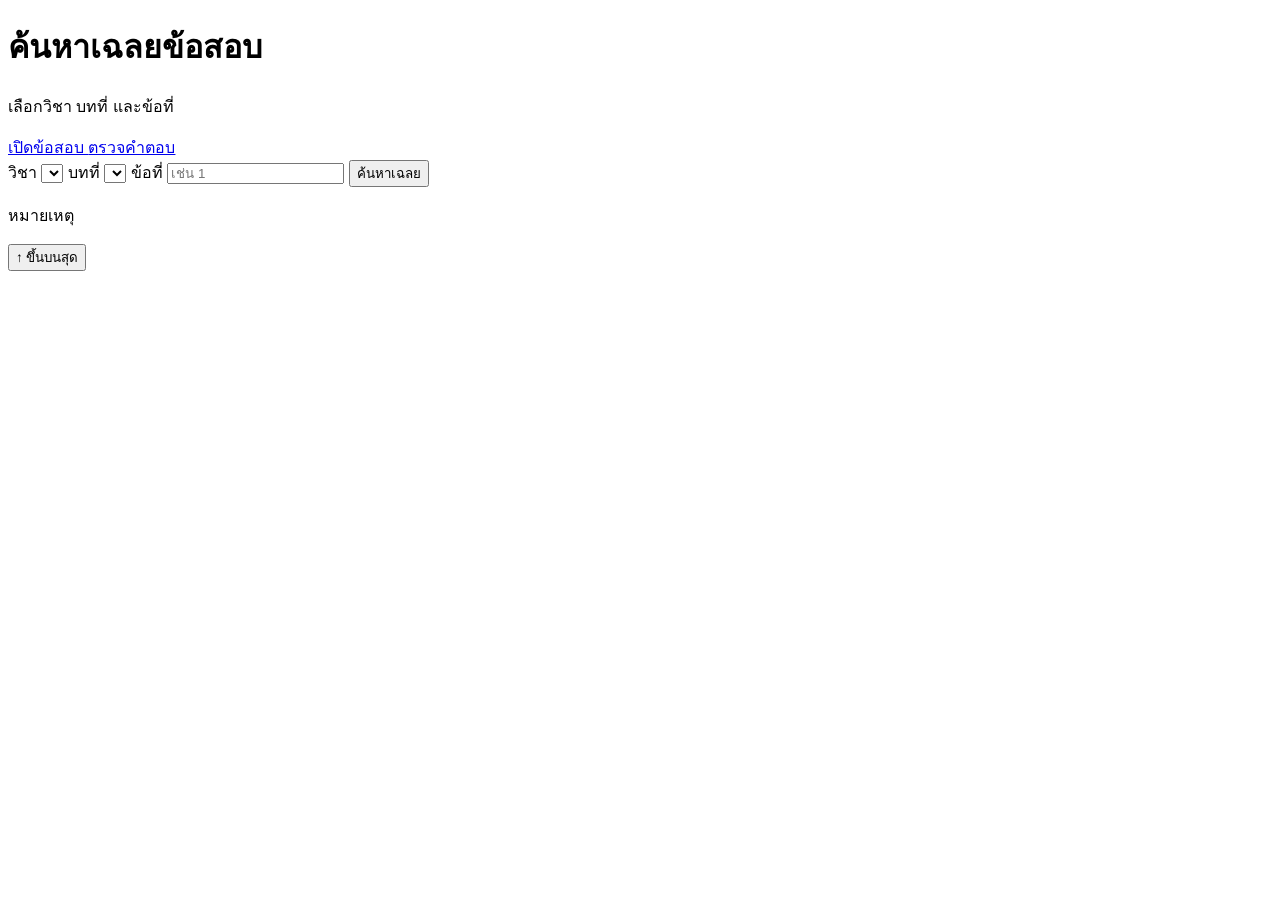
==== index.html @ d84e9db0 "Add index.html" ====
<!doctype html>
<html lang="th">
<head>
  <meta charset="utf-8">
  <meta name="viewport" content="width=device-width, initial-scale=1">
  <title>ค้นหาเฉลยข้อสอบ</title>
  <script src="vendor/tailwind.js"></script>
  <style>
    @font-face {
      font-family: "Anuphan";
      font-style: normal;
      font-weight: 100 900;
      font-display: swap;
      src: url("fonts/anuphan-thai.woff2") format("woff2");
      unicode-range: U+02D7, U+0303, U+0331, U+0E01-0E5B, U+200C-200D, U+25CC;
    }
    @font-face {
      font-family: "Anuphan";
      font-style: normal;
      font-weight: 100 900;
      font-display: swap;
      src: url("fonts/anuphan-vietnamese.woff2") format("woff2");
      unicode-range: U+0102-0103, U+0110-0111, U+0128-0129, U+0168-0169, U+01A0-01A1, U+01AF-01B0, U+0300-0301, U+0303-0304, U+0308-0309, U+0323, U+0329, U+1EA0-1EF9, U+20AB;
    }
    @font-face {
      font-family: "Anuphan";
      font-style: normal;
      font-weight: 100 900;
      font-display: swap;
      src: url("fonts/anuphan-latin-ext.woff2") format("woff2");
      unicode-range: U+0100-02BA, U+02BD-02C5, U+02C7-02CC, U+02CE-02D7, U+02DD-02FF, U+0304, U+0308, U+0329, U+1D00-1DBF, U+1E00-1E9F, U+1EF2-1EFF, U+2020, U+20A0-20AB, U+20AD-20C4, U+2113, U+2C60-2C7F, U+A720-A7FF;
    }
    @font-face {
      font-family: "Anuphan";
      font-style: normal;
      font-weight: 100 900;
      font-display: swap;
      src: url("fonts/anuphan-latin.woff2") format("woff2");
      unicode-range: U+0000-00FF, U+0131, U+0152-0153, U+02BB-02BC, U+02C6, U+02DA, U+02DC, U+0304, U+0308, U+0329, U+2000-206F, U+20AC, U+2122, U+2191, U+2193, U+2212, U+2215, U+FEFF, U+FFFD;
    }
    html, body {
      font-family: "Anuphan", sans-serif;
    }
  </style>
</head>
<body class="min-h-screen bg-white text-gray-900">
  <main class="mx-auto flex min-h-screen w-full max-w-md flex-col items-center justify-center p-5 pb-24">
    <h1 class="text-2xl font-bold leading-tight">ค้นหาเฉลยข้อสอบ</h1>
    <p class="mt-2 text-sm text-gray-600">เลือกวิชา บทที่ และข้อที่</p>
    <div class="mt-3 flex justify-center gap-5 text-sm font-medium">
      <a id="download" href="#" target="_blank" rel="noopener noreferrer"
         class="text-blue-700 underline underline-offset-4 hover:text-blue-800">
        เปิดข้อสอบ
      </a>
      <a href="answer-sheet.html"
         class="text-blue-700 underline underline-offset-4 hover:text-blue-800">
        ตรวจคำตอบ
      </a>
    </div>

    <form id="search-form" class="mt-8 w-full space-y-5">
      <label class="block">
        <span class="mb-2 block text-sm font-medium">วิชา</span>
        <select id="subject" class="w-full rounded-lg border border-gray-300 bg-white px-3 py-3 text-base focus:border-blue-700 focus:outline-none focus:ring-2 focus:ring-blue-200"></select>
      </label>

      <label class="block">
        <span class="mb-2 block text-sm font-medium">บทที่</span>
        <select id="chapter" class="w-full rounded-lg border border-gray-300 bg-white px-3 py-3 text-base focus:border-blue-700 focus:outline-none focus:ring-2 focus:ring-blue-200"></select>
      </label>

      <label class="block">
        <span class="mb-2 block text-sm font-medium">ข้อที่</span>
        <input id="question" type="number" min="1" step="1" inputmode="numeric"
               class="w-full rounded-lg border border-gray-300 bg-white px-3 py-3 text-base focus:border-blue-700 focus:outline-none focus:ring-2 focus:ring-blue-200"
               placeholder="เช่น 1">
      </label>

      <button type="submit"
              class="w-full rounded-lg bg-blue-700 px-4 py-3 text-base font-medium text-white transition-colors hover:bg-blue-800 active:bg-blue-900 focus:outline-none focus:ring-2 focus:ring-blue-300 focus:ring-offset-2">
        ค้นหาเฉลย
      </button>
    </form>

    <section id="result" class="mt-8 hidden w-full rounded-lg border border-gray-300 p-5 text-center" aria-live="polite">
      <p id="result-context" class="text-sm text-gray-600"></p>
      <p id="result-answer" class="mt-3 whitespace-pre-wrap break-words text-3xl font-bold leading-tight"></p>
      <div id="result-note-wrap" class="mt-4 hidden border-t border-gray-200 pt-4">
        <p class="text-sm font-medium">หมายเหตุ</p>
        <p id="result-note" class="mt-2 whitespace-pre-wrap text-sm leading-relaxed text-gray-600"></p>
      </div>
    </section>

    <p id="empty" class="mt-8 hidden w-full rounded-lg border border-gray-300 p-4 text-center text-sm text-gray-600"></p>
  </main>

  <button id="to-top" type="button" aria-label="กลับขึ้นด้านบน"
          class="fixed bottom-5 right-5 hidden rounded-full border border-blue-800 bg-blue-700 px-4 py-3 text-sm font-medium text-white transition-colors hover:bg-blue-800 focus:outline-none focus:ring-2 focus:ring-blue-300 focus:ring-offset-2">
    ↑ ขึ้นบนสุด
  </button>

  <script src="data.js"></script>
  <script src="app.js"></script>
  <script src="to-top.js"></script>
</body>
</html>
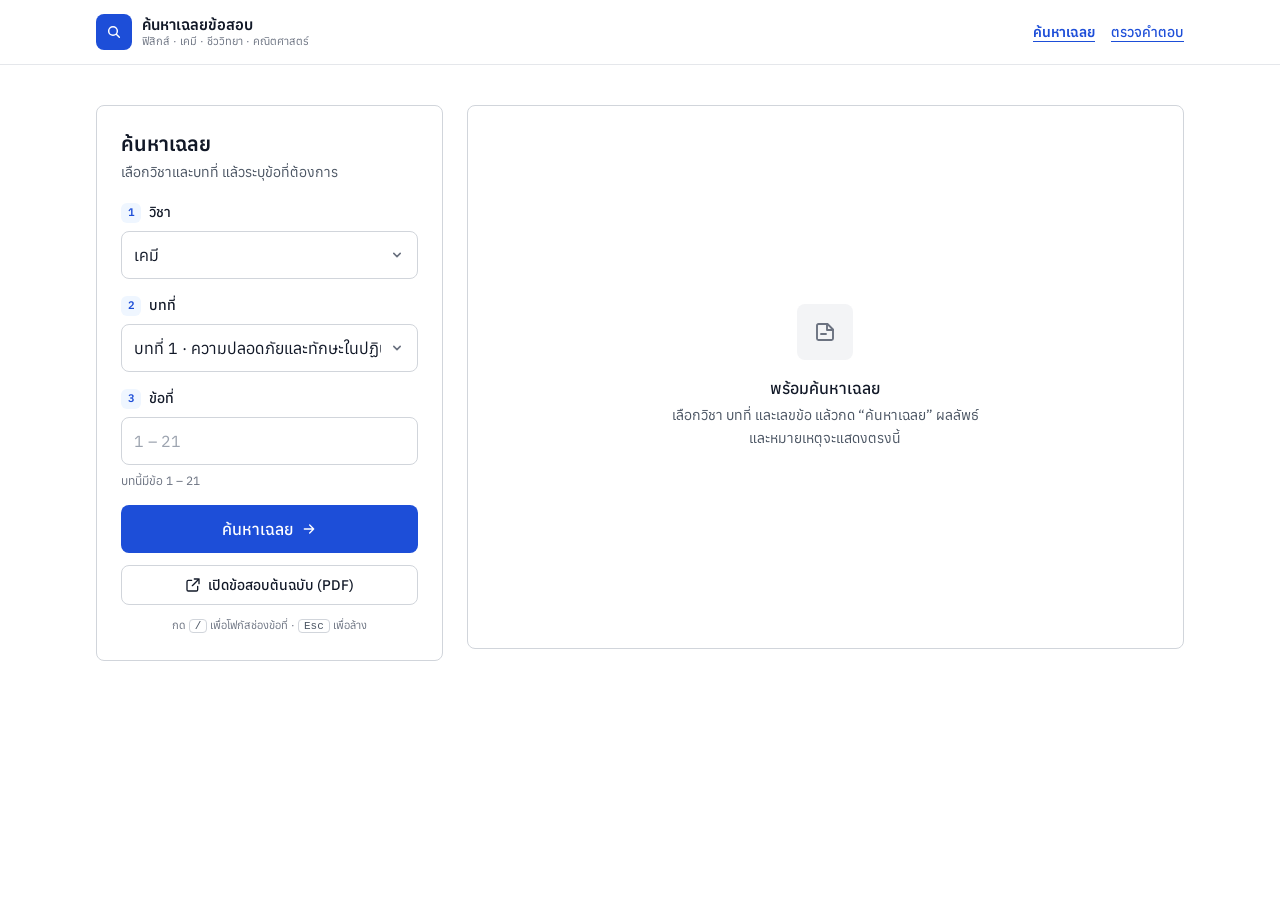
==== commit 17fb1852: "Redesign UI, add PWA, and improve answer sheet Refresh layout with flat styling, remove footer, and " ====
--- a/index.html
+++ b/index.html
@@ -3,104 +3,163 @@
 <head>
   <meta charset="utf-8">
   <meta name="viewport" content="width=device-width, initial-scale=1">
+  <meta name="theme-color" content="#1d4ed8">
+  <meta name="description" content="ค้นหาเฉลยข้อสอบฟิสิกส์ เคมี ชีววิทยา และคณิตศาสตร์ พร้อมหมายเหตุประกอบ">
   <title>ค้นหาเฉลยข้อสอบ</title>
+  <link rel="manifest" href="manifest.webmanifest">
+  <link rel="icon" href="icons/icon-192.png" sizes="192x192" type="image/png">
+  <link rel="apple-touch-icon" href="icons/apple-touch-icon.png">
+  <meta name="apple-mobile-web-app-capable" content="yes">
+  <meta name="mobile-web-app-capable" content="yes">
+  <meta name="apple-mobile-web-app-title" content="ค้นหาเฉลย">
+  <meta name="apple-mobile-web-app-status-bar-style" content="default">
+  <link rel="stylesheet" href="styles.css">
   <script src="vendor/tailwind.js"></script>
-  <style>
-    @font-face {
-      font-family: "Anuphan";
-      font-style: normal;
-      font-weight: 100 900;
-      font-display: swap;
-      src: url("fonts/anuphan-thai.woff2") format("woff2");
-      unicode-range: U+02D7, U+0303, U+0331, U+0E01-0E5B, U+200C-200D, U+25CC;
-    }
-    @font-face {
-      font-family: "Anuphan";
-      font-style: normal;
-      font-weight: 100 900;
-      font-display: swap;
-      src: url("fonts/anuphan-vietnamese.woff2") format("woff2");
-      unicode-range: U+0102-0103, U+0110-0111, U+0128-0129, U+0168-0169, U+01A0-01A1, U+01AF-01B0, U+0300-0301, U+0303-0304, U+0308-0309, U+0323, U+0329, U+1EA0-1EF9, U+20AB;
-    }
-    @font-face {
-      font-family: "Anuphan";
-      font-style: normal;
-      font-weight: 100 900;
-      font-display: swap;
-      src: url("fonts/anuphan-latin-ext.woff2") format("woff2");
-      unicode-range: U+0100-02BA, U+02BD-02C5, U+02C7-02CC, U+02CE-02D7, U+02DD-02FF, U+0304, U+0308, U+0329, U+1D00-1DBF, U+1E00-1E9F, U+1EF2-1EFF, U+2020, U+20A0-20AB, U+20AD-20C4, U+2113, U+2C60-2C7F, U+A720-A7FF;
-    }
-    @font-face {
-      font-family: "Anuphan";
-      font-style: normal;
-      font-weight: 100 900;
-      font-display: swap;
-      src: url("fonts/anuphan-latin.woff2") format("woff2");
-      unicode-range: U+0000-00FF, U+0131, U+0152-0153, U+02BB-02BC, U+02C6, U+02DA, U+02DC, U+0304, U+0308, U+0329, U+2000-206F, U+20AC, U+2122, U+2191, U+2193, U+2212, U+2215, U+FEFF, U+FFFD;
-    }
-    html, body {
-      font-family: "Anuphan", sans-serif;
-    }
-  </style>
 </head>
 <body class="min-h-screen bg-white text-gray-900">
-  <main class="mx-auto flex min-h-screen w-full max-w-md flex-col items-center justify-center p-5 pb-24">
-    <h1 class="text-2xl font-bold leading-tight">ค้นหาเฉลยข้อสอบ</h1>
-    <p class="mt-2 text-sm text-gray-600">เลือกวิชา บทที่ และข้อที่</p>
-    <div class="mt-3 flex justify-center gap-5 text-sm font-medium">
-      <a id="download" href="#" target="_blank" rel="noopener noreferrer"
-         class="text-blue-700 underline underline-offset-4 hover:text-blue-800">
-        เปิดข้อสอบ
+  <a href="#main" class="skip-link">ข้ามไปที่เนื้อหา</a>
+
+  <header class="appbar">
+    <div class="mx-auto flex h-16 w-full max-w-6xl items-center gap-3 px-4 sm:px-6 lg:px-8">
+      <a href="index.html" class="flex min-w-0 items-center gap-2.5" aria-label="ค้นหาเฉลยข้อสอบ หน้าแรก">
+        <span class="brand-mark" aria-hidden="true">
+          <svg viewBox="0 0 24 24" fill="none" stroke="currentColor" stroke-width="2.2" stroke-linecap="round" class="h-4 w-4">
+            <circle cx="10.5" cy="10.5" r="6.5"></circle>
+            <path d="m15.5 15.5 4.5 4.5"></path>
+          </svg>
+        </span>
+        <span class="flex min-w-0 flex-col leading-tight">
+          <span class="truncate text-[13px] font-semibold sm:text-[15px]"><span class="sm:hidden">ค้นหาเฉลย</span><span class="hidden sm:inline">ค้นหาเฉลยข้อสอบ</span></span>
+          <span class="hidden text-[11px] text-gray-500 sm:block">ฟิสิกส์ · เคมี · ชีววิทยา · คณิตศาสตร์</span>
+        </span>
       </a>
-      <a href="answer-sheet.html"
-         class="text-blue-700 underline underline-offset-4 hover:text-blue-800">
-        ตรวจคำตอบ
-      </a>
+
+      <nav class="ml-auto flex flex-none items-center gap-4 text-sm font-medium" aria-label="เมนูหลัก">
+        <a href="index.html" class="nav-link" aria-current="page">ค้นหาเฉลย</a>
+        <a href="answer-sheet.html" class="nav-link">ตรวจคำตอบ</a>
+      </nav>
     </div>
+  </header>
 
-    <form id="search-form" class="mt-8 w-full space-y-5">
-      <label class="block">
-        <span class="mb-2 block text-sm font-medium">วิชา</span>
-        <select id="subject" class="w-full rounded-lg border border-gray-300 bg-white px-3 py-3 text-base focus:border-blue-700 focus:outline-none focus:ring-2 focus:ring-blue-200"></select>
-      </label>
+  <main id="main" class="mx-auto w-full max-w-6xl px-4 pb-16 pt-6 sm:px-6 lg:px-8 lg:pt-10">
+    <div class="grid grid-cols-1 gap-5 lg:grid-cols-3 lg:items-start lg:gap-6">
 
-      <label class="block">
-        <span class="mb-2 block text-sm font-medium">บทที่</span>
-        <select id="chapter" class="w-full rounded-lg border border-gray-300 bg-white px-3 py-3 text-base focus:border-blue-700 focus:outline-none focus:ring-2 focus:ring-blue-200"></select>
-      </label>
+      <!-- ------------------------------ form ------------------------------ -->
+      <section class="card p-5 lg:sticky lg:top-24 lg:p-6" aria-labelledby="form-title">
+        <h1 id="form-title" class="text-xl font-semibold">ค้นหาเฉลย</h1>
+        <p class="mt-1 text-sm text-gray-600">เลือกวิชาและบทที่ แล้วระบุข้อที่ต้องการ</p>
 
-      <label class="block">
-        <span class="mb-2 block text-sm font-medium">ข้อที่</span>
-        <input id="question" type="number" min="1" step="1" inputmode="numeric"
-               class="w-full rounded-lg border border-gray-300 bg-white px-3 py-3 text-base focus:border-blue-700 focus:outline-none focus:ring-2 focus:ring-blue-200"
-               placeholder="เช่น 1">
-      </label>
+        <form id="search-form" class="mt-5 space-y-4">
+          <label for="subject" class="block">
+            <span class="step"><span class="step-num" aria-hidden="true">1</span>วิชา</span>
+            <select id="subject" class="field"></select>
+          </label>
 
-      <button type="submit"
-              class="w-full rounded-lg bg-blue-700 px-4 py-3 text-base font-medium text-white transition-colors hover:bg-blue-800 active:bg-blue-900 focus:outline-none focus:ring-2 focus:ring-blue-300 focus:ring-offset-2">
-        ค้นหาเฉลย
-      </button>
-    </form>
+          <label for="chapter" class="block">
+            <span class="step"><span class="step-num" aria-hidden="true">2</span>บทที่</span>
+            <select id="chapter" class="field"></select>
+          </label>
 
-    <section id="result" class="mt-8 hidden w-full rounded-lg border border-gray-300 p-5 text-center" aria-live="polite">
-      <p id="result-context" class="text-sm text-gray-600"></p>
-      <p id="result-answer" class="mt-3 whitespace-pre-wrap break-words text-3xl font-bold leading-tight"></p>
-      <div id="result-note-wrap" class="mt-4 hidden border-t border-gray-200 pt-4">
-        <p class="text-sm font-medium">หมายเหตุ</p>
-        <p id="result-note" class="mt-2 whitespace-pre-wrap text-sm leading-relaxed text-gray-600"></p>
-      </div>
-    </section>
+          <div>
+            <label for="question" class="block">
+              <span class="step"><span class="step-num" aria-hidden="true">3</span>ข้อที่</span>
+              <input id="question" type="number" min="1" step="1" inputmode="numeric"
+                     class="field" placeholder="เช่น 1">
+            </label>
+            <p id="question-hint" class="mt-2 text-xs text-gray-500"></p>
+          </div>
 
-    <p id="empty" class="mt-8 hidden w-full rounded-lg border border-gray-300 p-4 text-center text-sm text-gray-600"></p>
+          <button type="submit" class="btn btn-primary w-full">
+            ค้นหาเฉลย
+            <svg viewBox="0 0 24 24" fill="none" stroke="currentColor" stroke-width="2" stroke-linecap="round"
+                 stroke-linejoin="round" class="h-4 w-4" aria-hidden="true">
+              <path d="M5 12h14M13 6l6 6-6 6"></path>
+            </svg>
+          </button>
+        </form>
+
+        <a id="download" href="#" target="_blank" rel="noopener noreferrer" class="btn btn-ghost btn-sm mt-3 w-full">
+          <svg viewBox="0 0 24 24" fill="none" stroke="currentColor" stroke-width="2" stroke-linecap="round"
+               stroke-linejoin="round" class="h-4 w-4" aria-hidden="true">
+            <path d="M14 3h5a2 2 0 0 1 2 2v5"></path>
+            <path d="M21 3 11 13"></path>
+            <path d="M19 14v5a2 2 0 0 1-2 2H5a2 2 0 0 1-2-2V7a2 2 0 0 1 2-2h5"></path>
+          </svg>
+          เปิดข้อสอบต้นฉบับ (PDF)
+        </a>
+
+        <p class="mt-3 text-center text-[11px] leading-relaxed text-gray-500">
+          กด <kbd>/</kbd> เพื่อโฟกัสช่องข้อที่ · <kbd>Esc</kbd> เพื่อล้าง
+        </p>
+      </section>
+
+      <!-- ------------------------------ result ------------------------------ -->
+      <section class="lg:col-span-2" aria-label="ผลการค้นหา">
+        <div class="card flex min-h-[20rem] flex-col p-6 lg:min-h-[34rem] lg:p-8">
+
+          <div id="stage-idle" class="flex flex-1 flex-col items-center justify-center py-6 text-center">
+            <span class="grid h-14 w-14 place-items-center rounded-lg bg-gray-100 text-gray-500">
+              <svg viewBox="0 0 24 24" fill="none" stroke="currentColor" stroke-width="1.9" stroke-linecap="round"
+                   stroke-linejoin="round" class="h-6 w-6" aria-hidden="true">
+                <path d="M4 5.5A1.5 1.5 0 0 1 5.5 4h9L20 9.5v9a1.5 1.5 0 0 1-1.5 1.5h-13A1.5 1.5 0 0 1 4 18.5Z"></path>
+                <path d="M14 4v6h6"></path>
+                <path d="M8 14h5"></path>
+              </svg>
+            </span>
+            <p class="mt-4 text-base font-medium">พร้อมค้นหาเฉลย</p>
+            <p class="mt-1 max-w-xs text-sm leading-relaxed text-gray-600">
+              เลือกวิชา บทที่ และเลขข้อ แล้วกด “ค้นหาเฉลย” ผลลัพธ์และหมายเหตุจะแสดงตรงนี้
+            </p>
+          </div>
+
+          <div id="result" class="animate-rise flex flex-1 flex-col" aria-live="polite" hidden>
+            <div class="flex flex-wrap items-center gap-x-2.5 gap-y-2">
+              <span id="result-qno" class="status" data-tone="neutral"></span>
+              <p id="result-context" class="text-sm text-gray-600"></p>
+            </div>
+
+            <div class="flex flex-1 flex-col justify-center py-6">
+              <p id="result-answer" class="answer-value"></p>
+            </div>
+
+            <div id="result-note-wrap" class="mt-4 border-t border-gray-200 pt-4" hidden>
+              <p class="text-sm font-medium">หมายเหตุ</p>
+              <p id="result-note" class="mt-2 whitespace-pre-wrap text-sm leading-relaxed text-gray-600"></p>
+            </div>
+
+            <div class="mt-5 flex flex-wrap items-center justify-between gap-3 border-t border-gray-200 pt-4">
+              <p class="text-xs text-gray-500">โปรดตรวจสอบกับข้อสอบต้นฉบับอีกครั้ง</p>
+              <button id="copy" type="button" class="btn btn-ghost btn-sm">
+                <svg viewBox="0 0 24 24" fill="none" stroke="currentColor" stroke-width="2" stroke-linecap="round"
+                     stroke-linejoin="round" class="h-4 w-4" aria-hidden="true">
+                  <rect x="9" y="9" width="12" height="12" rx="2"></rect>
+                  <path d="M5 15V5a2 2 0 0 1 2-2h10"></path>
+                </svg>
+                <span id="copy-label">คัดลอกเฉลย</span>
+              </button>
+            </div>
+          </div>
+
+          <div id="empty" class="flex flex-1 flex-col items-center justify-center py-6 text-center" hidden>
+            <span class="grid h-12 w-12 place-items-center rounded-lg bg-amber-50 text-xl font-semibold text-amber-600"
+                  aria-hidden="true">!</span>
+            <p id="empty-text" class="mt-4 max-w-sm text-sm leading-relaxed text-gray-600"></p>
+          </div>
+
+        </div>
+      </section>
+
+    </div>
   </main>
 
-  <button id="to-top" type="button" aria-label="กลับขึ้นด้านบน"
-          class="fixed bottom-5 right-5 hidden rounded-full border border-blue-800 bg-blue-700 px-4 py-3 text-sm font-medium text-white transition-colors hover:bg-blue-800 focus:outline-none focus:ring-2 focus:ring-blue-300 focus:ring-offset-2">
+  <button id="to-top" type="button" aria-label="กลับขึ้นด้านบน" hidden
+          class="fixed bottom-5 right-5 z-30 rounded-full border border-blue-800 bg-blue-700 px-4 py-3 text-sm font-medium text-white transition-colors hover:bg-blue-800 focus:outline-none focus:ring-2 focus:ring-blue-300 focus:ring-offset-2">
     ↑ ขึ้นบนสุด
   </button>
 
   <script src="data.js"></script>
   <script src="app.js"></script>
   <script src="to-top.js"></script>
+  <script src="pwa.js"></script>
 </body>
 </html>
--- a/styles.css
+++ b/styles.css
@@ -0,0 +1,468 @@
+/* ------------------------------------------------------------------
+   Answer Finder: shared styles
+   Flat, light skin. Layout lives in the markup (Tailwind utilities).
+   ------------------------------------------------------------------ */
+
+@font-face {
+  font-family: "Anuphan";
+  font-style: normal;
+  font-weight: 100 900;
+  font-display: swap;
+  src: url("fonts/anuphan-thai.woff2") format("woff2");
+  unicode-range: U+02D7, U+0303, U+0331, U+0E01-0E5B, U+200C-200D, U+25CC;
+}
+@font-face {
+  font-family: "Anuphan";
+  font-style: normal;
+  font-weight: 100 900;
+  font-display: swap;
+  src: url("fonts/anuphan-vietnamese.woff2") format("woff2");
+  unicode-range: U+0102-0103, U+0110-0111, U+0128-0129, U+0168-0169, U+01A0-01A1, U+01AF-01B0, U+0300-0301, U+0303-0304, U+0308-0309, U+0323, U+0329, U+1EA0-1EF9, U+20AB;
+}
+@font-face {
+  font-family: "Anuphan";
+  font-style: normal;
+  font-weight: 100 900;
+  font-display: swap;
+  src: url("fonts/anuphan-latin-ext.woff2") format("woff2");
+  unicode-range: U+0100-02BA, U+02BD-02C5, U+02C7-02CC, U+02CE-02D7, U+02DD-02FF, U+0304, U+0308, U+0329, U+1D00-1DBF, U+1E00-1E9F, U+1EF2-1EFF, U+2020, U+20A0-20AB, U+20AD-20C4, U+2113, U+2C60-2C7F, U+A720-A7FF;
+}
+@font-face {
+  font-family: "Anuphan";
+  font-style: normal;
+  font-weight: 100 900;
+  font-display: swap;
+  src: url("fonts/anuphan-latin.woff2") format("woff2");
+  unicode-range: U+0000-00FF, U+0131, U+0152-0153, U+02BB-02BC, U+02C6, U+02DA, U+02DC, U+0304, U+0308, U+0329, U+2000-206F, U+20AC, U+2122, U+2191, U+2193, U+2212, U+2215, U+FEFF, U+FFFD;
+}
+
+:root {
+  --ink: #111827;
+  --muted: #4b5563;
+  --line: #d1d5db;
+  --brand: #1d4ed8;
+  --brand-strong: #1e40af;
+  --brand-active: #1e3a8a;
+  color-scheme: light;
+}
+
+*,
+*::before,
+*::after {
+  box-sizing: border-box;
+}
+
+html {
+  -webkit-text-size-adjust: 100%;
+  scroll-behavior: smooth;
+  scroll-padding-top: 5.5rem;
+}
+
+body {
+  font-family: "Anuphan", ui-sans-serif, system-ui, -apple-system, "Segoe UI", sans-serif;
+  background: #fff;
+  color: var(--ink);
+  -webkit-font-smoothing: antialiased;
+  -moz-osx-font-smoothing: grayscale;
+}
+
+[hidden] {
+  display: none !important;
+}
+
+/* ---------- skip link ---------- */
+.skip-link {
+  position: fixed;
+  left: 1rem;
+  top: -4rem;
+  z-index: 90;
+  padding: 0.5rem 0.9rem;
+  border-radius: 0.5rem;
+  background: var(--brand);
+  color: #fff;
+  font-size: 0.875rem;
+  font-weight: 500;
+}
+.skip-link:focus {
+  top: 0.75rem;
+  outline: none;
+  box-shadow: 0 0 0 2px #93c5fd;
+}
+
+/* ---------- app bar ---------- */
+.appbar {
+  position: sticky;
+  top: 0;
+  z-index: 40;
+  background: #fff;
+  border-bottom: 1px solid #e5e7eb;
+}
+
+.brand-mark {
+  display: grid;
+  place-items: center;
+  flex: none;
+  width: 2.25rem;
+  height: 2.25rem;
+  border-radius: 0.5rem;
+  background: var(--brand);
+  color: #fff;
+}
+
+.nav-link {
+  color: var(--brand);
+  text-decoration: underline;
+  text-underline-offset: 4px;
+  text-decoration-thickness: 1px;
+}
+.nav-link:hover {
+  color: var(--brand-strong);
+}
+.nav-link[aria-current="page"] {
+  font-weight: 600;
+}
+.nav-link:focus-visible {
+  outline: 2px solid #93c5fd;
+  outline-offset: 2px;
+  border-radius: 0.25rem;
+}
+
+/* ---------- surfaces ---------- */
+.card {
+  min-width: 0;
+  background: #fff;
+  border: 1px solid var(--line);
+  border-radius: 0.5rem;
+}
+
+.step {
+  display: flex;
+  align-items: center;
+  gap: 0.5rem;
+  margin-bottom: 0.5rem;
+  font-size: 0.875rem;
+  font-weight: 500;
+  color: var(--ink);
+}
+.step-num {
+  display: grid;
+  place-items: center;
+  width: 1.25rem;
+  height: 1.25rem;
+  border-radius: 0.375rem;
+  background: #eff6ff;
+  color: var(--brand);
+  font-size: 0.6875rem;
+  font-weight: 600;
+}
+
+/* ---------- controls ---------- */
+.field {
+  width: 100%;
+  min-width: 0;
+  height: 3rem;
+  padding: 0 0.75rem;
+  border: 1px solid var(--line);
+  border-radius: 0.5rem;
+  background: #fff;
+  color: var(--ink);
+  font-family: inherit;
+  font-size: 1rem;
+  transition: border-color 0.15s ease, box-shadow 0.15s ease;
+}
+.field::placeholder {
+  color: #9ca3af;
+}
+.field:hover {
+  border-color: #9ca3af;
+}
+.field:focus {
+  outline: none;
+  border-color: var(--brand);
+  box-shadow: 0 0 0 2px #bfdbfe;
+}
+.field-sm {
+  height: 2.5rem;
+  font-size: 0.9375rem;
+}
+
+select.field {
+  appearance: none;
+  -webkit-appearance: none;
+  padding-right: 2.25rem;
+  cursor: pointer;
+  background-image: url("data:image/svg+xml;charset=utf-8,%3Csvg xmlns='http://www.w3.org/2000/svg' viewBox='0 0 20 20' fill='none' stroke='%236b7280' stroke-width='2' stroke-linecap='round' stroke-linejoin='round'%3E%3Cpath d='M6 8l4 4 4-4'/%3E%3C/svg%3E");
+  background-repeat: no-repeat;
+  background-position: right 0.75rem center;
+  background-size: 1rem;
+}
+
+.btn {
+  display: inline-flex;
+  align-items: center;
+  justify-content: center;
+  gap: 0.4rem;
+  height: 3rem;
+  padding: 0 1rem;
+  border: 1px solid transparent;
+  border-radius: 0.5rem;
+  font-family: inherit;
+  font-size: 1rem;
+  font-weight: 500;
+  line-height: 1;
+  cursor: pointer;
+  text-decoration: none;
+  white-space: nowrap;
+  transition: background-color 0.15s ease, border-color 0.15s ease, color 0.15s ease;
+}
+.btn-primary {
+  background: var(--brand);
+  color: #fff;
+}
+.btn-primary:hover {
+  background: var(--brand-strong);
+}
+.btn-primary:active {
+  background: var(--brand-active);
+}
+.btn-primary:focus-visible {
+  outline: none;
+  box-shadow: 0 0 0 2px #fff, 0 0 0 4px #93c5fd;
+}
+.btn-ghost {
+  background: #fff;
+  border-color: var(--line);
+  color: var(--ink);
+}
+.btn-ghost:hover {
+  background: #f9fafb;
+  border-color: #9ca3af;
+}
+.btn-ghost:focus-visible {
+  outline: none;
+  box-shadow: 0 0 0 2px #bfdbfe;
+}
+.btn-sm {
+  height: 2.5rem;
+  padding: 0 0.75rem;
+  border-radius: 0.5rem;
+  font-size: 0.875rem;
+}
+
+kbd {
+  padding: 0 0.3rem;
+  border: 1px solid var(--line);
+  border-radius: 0.25rem;
+  background: #fff;
+  color: var(--muted);
+  font-family: inherit;
+  font-size: 0.75rem;
+  font-weight: 500;
+}
+
+/* ---------- answer stage ---------- */
+.answer-value {
+  font-size: 2.25rem;
+  font-weight: 700;
+  line-height: 1.2;
+  overflow-wrap: anywhere;
+}
+.answer-value[data-size="m"] {
+  font-size: 1.875rem;
+  line-height: 1.3;
+}
+.answer-value[data-size="s"] {
+  font-size: 1.5rem;
+  line-height: 1.5;
+}
+
+.animate-rise {
+  animation: rise 0.25s ease-out both;
+}
+@keyframes rise {
+  from {
+    opacity: 0;
+    transform: translateY(6px);
+  }
+  to {
+    opacity: 1;
+    transform: none;
+  }
+}
+
+/* ---------- answer-sheet questions ---------- */
+.qcard {
+  display: flex;
+  flex-direction: column;
+  gap: 0.75rem;
+  padding: 1rem;
+  border: 1px solid var(--line);
+  border-radius: 0.5rem;
+  background: #fff;
+}
+.qcard[data-state="correct"] {
+  border-color: #22c55e;
+}
+.qcard[data-state="wrong"] {
+  border-color: #ef4444;
+}
+
+.qcard-body {
+  display: flex;
+  flex: 1 1 auto;
+  flex-direction: column;
+  justify-content: center;
+  gap: 0.75rem;
+  min-height: 0;
+}
+
+.qcard-list {
+  display: grid;
+  grid-template-columns: repeat(auto-fit, minmax(5rem, 1fr));
+  flex: 1 1 auto;
+  align-items: start;
+  align-content: center;
+  justify-items: center;
+  gap: 0.5rem 0.375rem;
+}
+
+.yn-item {
+  display: flex;
+  flex-direction: column;
+  align-items: flex-start;
+  gap: 0.25rem;
+  min-width: 0;
+}
+
+.yn-label {
+  color: #9ca3af;
+  font-size: 0.6875rem;
+  font-weight: 500;
+  line-height: 1.2;
+  font-variant-numeric: tabular-nums;
+}
+
+.yn-options {
+  display: flex;
+  align-items: center;
+  gap: 0.375rem;
+}
+
+.yn-opt {
+  display: grid;
+  place-items: center;
+  width: 2.25rem;
+  height: 2.25rem;
+  padding: 0;
+  border: 1px solid var(--line);
+  border-radius: 0.375rem;
+  background: #fff;
+  color: #6b7280;
+  cursor: pointer;
+  transition: background-color 0.12s ease, border-color 0.12s ease, color 0.12s ease;
+}
+.yn-opt[data-value="yes"]:hover {
+  border-color: #4ade80;
+  color: #16a34a;
+}
+.yn-opt[data-value="no"]:hover {
+  border-color: #f87171;
+  color: #dc2626;
+}
+.yn-opt:focus-visible {
+  outline: none;
+  box-shadow: 0 0 0 2px #bfdbfe;
+}
+.yn-opt[data-selected="true"][data-value="yes"] {
+  border-color: #16a34a;
+  background: #16a34a;
+  color: #fff;
+}
+.yn-opt[data-selected="true"][data-value="no"] {
+  border-color: #dc2626;
+  background: #dc2626;
+  color: #fff;
+}
+
+.yn-icon {
+  display: grid;
+  place-items: center;
+}
+
+.chip {
+  display: grid;
+  place-items: center;
+  width: 2.75rem;
+  height: 2.75rem;
+  border: 1px solid var(--line);
+  border-radius: 0.5rem;
+  background: #fff;
+  color: var(--ink);
+  font-family: inherit;
+  font-size: 1rem;
+  font-weight: 500;
+  cursor: pointer;
+  transition: background-color 0.12s ease, border-color 0.12s ease, color 0.12s ease;
+}
+.chip:hover {
+  border-color: #60a5fa;
+}
+.chip:focus-visible {
+  outline: none;
+  box-shadow: 0 0 0 2px #bfdbfe;
+}
+.chip[data-selected="true"] {
+  background: var(--brand);
+  border-color: var(--brand);
+  color: #fff;
+}
+
+.status {
+  flex: none;
+  padding: 0.25rem 0.625rem;
+  border-radius: 9999px;
+  background: #f3f4f6;
+  color: var(--muted);
+  font-size: 0.75rem;
+  font-weight: 500;
+  white-space: nowrap;
+}
+.status[data-tone="correct"] {
+  background: #dcfce7;
+  color: #15803d;
+}
+.status[data-tone="wrong"] {
+  background: #fee2e2;
+  color: #b91c1c;
+}
+.status[data-tone="neutral"] {
+  background: #f3f4f6;
+  color: var(--muted);
+}
+
+.answer-key {
+  padding-top: 0.75rem;
+  border-top: 1px solid #e5e7eb;
+  color: var(--muted);
+  font-size: 0.875rem;
+  line-height: 1.6;
+  white-space: pre-wrap;
+  overflow-wrap: anywhere;
+}
+
+/* ---------- motion preference ---------- */
+@media (prefers-reduced-motion: reduce) {
+  html {
+    scroll-behavior: auto;
+  }
+  *,
+  *::before,
+  *::after {
+    animation-duration: 0.001ms !important;
+    animation-iteration-count: 1 !important;
+    transition-duration: 0.001ms !important;
+  }
+  .animate-rise {
+    animation: none;
+  }
+}
